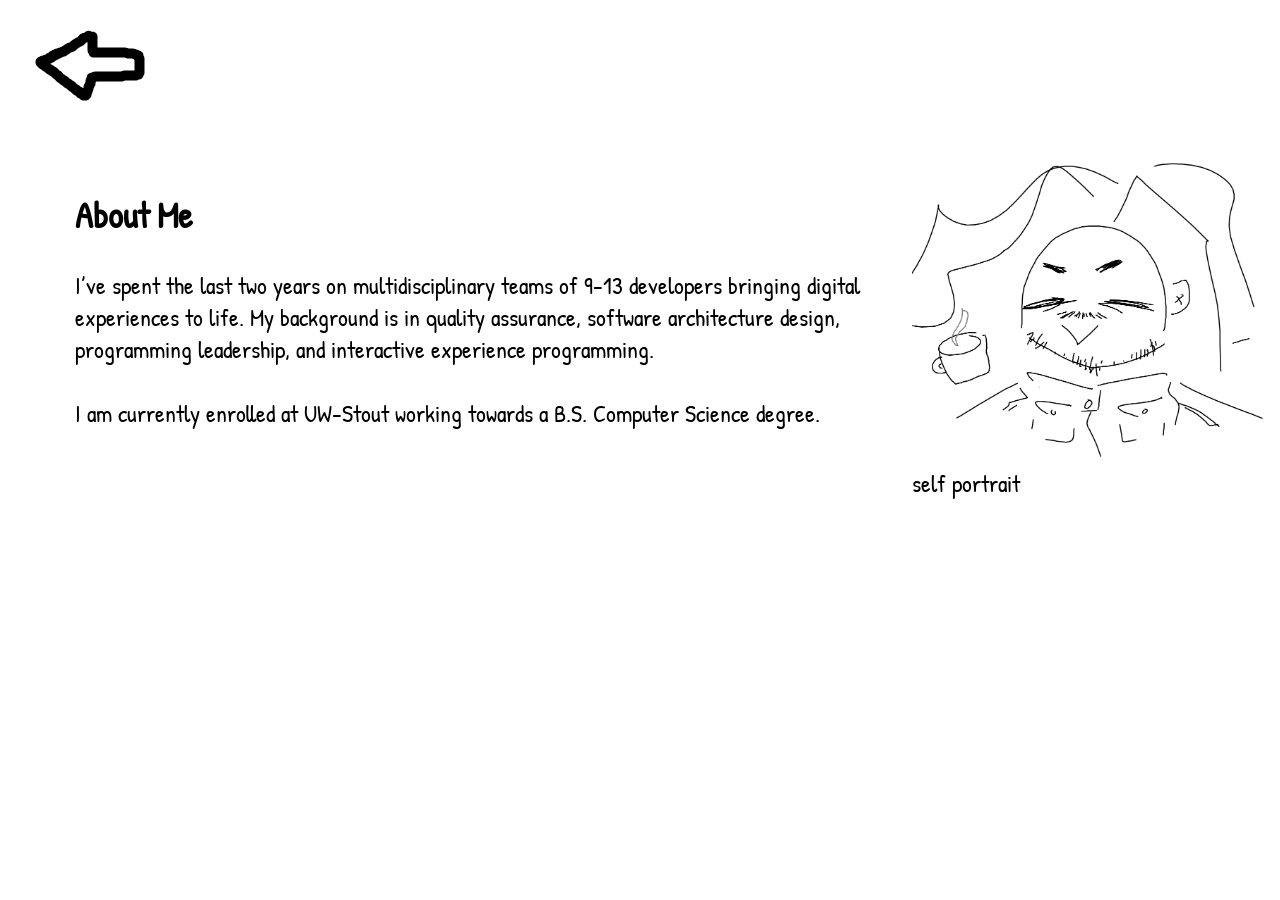
==== about.html @ ebd76aff "Added "about" section" ====
<!doctype html>
<html lang="en">
  <head>
	  <title>Leif Larson | About</title>
    <!-- Patrick Hand font -->
    <link rel="preconnect" href="https://fonts.googleapis.com">
    <link rel="preconnect" href="https://fonts.gstatic.com" crossorigin>
    <link href="https://fonts.googleapis.com/css2?family=Patrick+Hand&family=Vollkorn:ital,wght@0,400..900;1,400..900&display=swap" rel="stylesheet">
    <meta charset="utf-8">
  </head>
  <style>
    body {
      font-family: "Patrick Hand", cursive;
      font-weight: 400;
      font-style: normal;
      font-size: x-large;
    }
    nav ul li { list-style-type: none; }
    #about-container { display: flex; }
    #bio { margin-left: 50pt; }
  </style>
  <body>
    <nav><ul>
      <li><a href="index.html">
        <img                src='back-sleep.png'
          onmouseout ="this.src='back-sleep.png';"
          onmouseover="this.src='back-wake.png';" 
          alt="An arrow. It elongates when hovered over."
          style="
            position: relative;
            left: -25px;
            top: 5px;
          "
          />
      </a></li>
    </ul></nav>
    <br>
    <div id="about-container">
      <div id="bio">
        <h2>About Me</h2>
        <p>
          I’ve spent the last two years on multidisciplinary teams of 9-13 
          developers bringing digital experiences to life. My background is in 
          quality assurance, software architecture design, programming leadership, 
          and interactive experience programming. 
          <br><br>
          I am currently enrolled at UW-Stout working towards a B.S. Computer 
          Science degree.
        </p>
      </div>
      <div class="picture-box">
        <img src="self-portrait.png"
          alt="
            A simple, line art self-portrait of Leif Larson. He has a content 
            smile, short beard, and long locks of hair which flow out of frame. 
            He is wearing a button up coat with a pocket on each breast, and a mug
            of hot tea is included in frame, floating in space.
          "
          title="Self-Portrait"
          height="300px"
        />
        <caption>self portrait</caption>
      </div> <!-- end of picture-box -->
    </div> <!-- end of about-container -->
  </body>
</html>
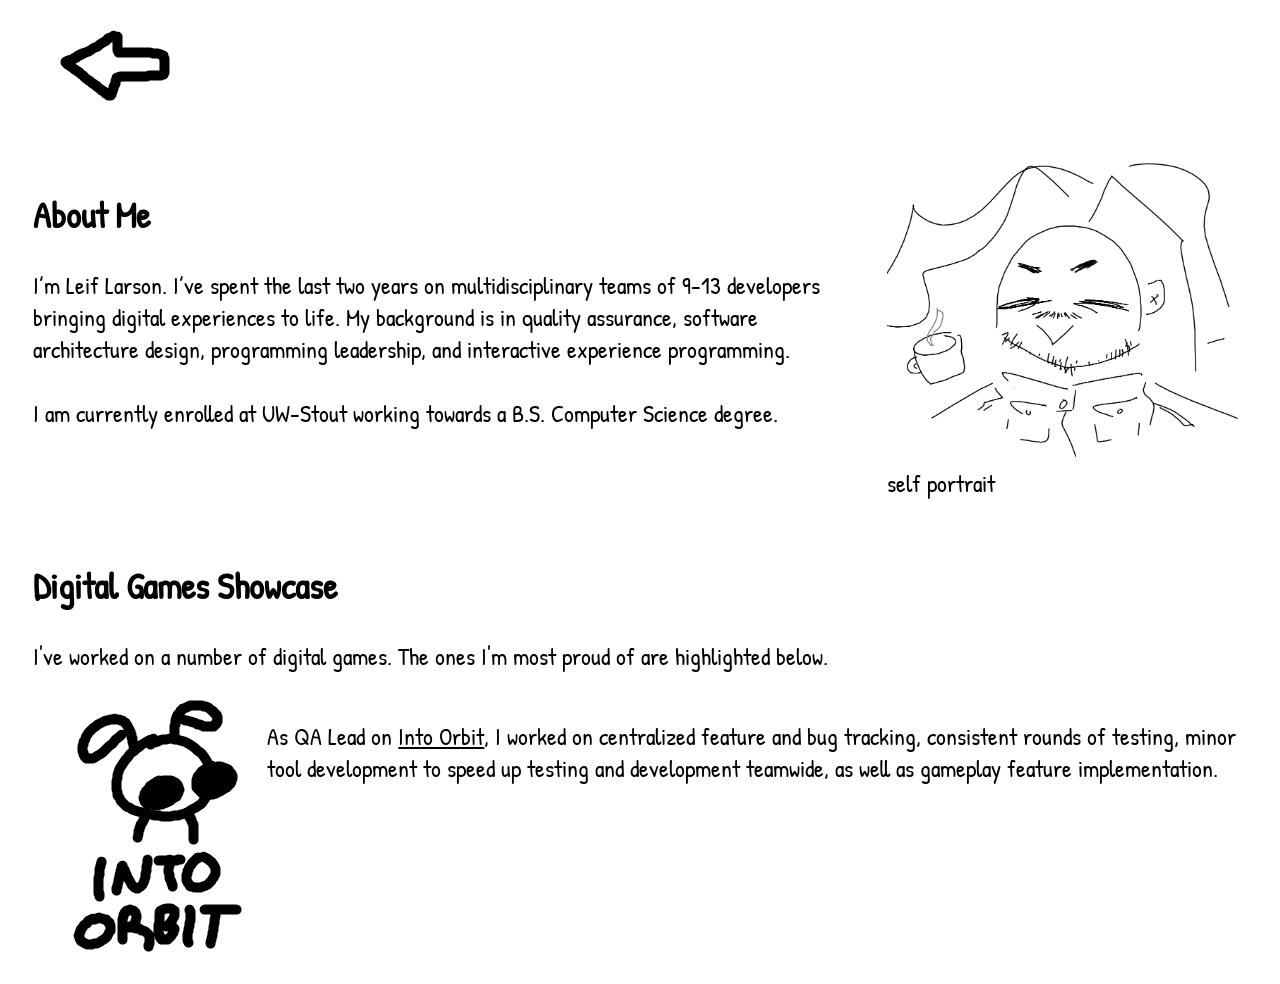
==== commit 09d59235: "Added showcase for Into Orbit on the about page." ====
--- a/about.html
+++ b/about.html
@@ -14,10 +14,14 @@
       font-weight: 400;
       font-style: normal;
       font-size: x-large;
+      margin-left: 25pt;
+      margin-right: 25pt;
     }
-    nav ul li { list-style-type: none; }
+    ul li { list-style-type: none; }
     #about-container { display: flex; }
-    #bio { margin-left: 50pt; }
+    #project-showcase { display: flex; }
+    #bio { margin-right: 25pt; }
+    .project { display: flex; }
   </style>
   <body>
     <nav><ul>
@@ -39,10 +43,10 @@
       <div id="bio">
         <h2>About Me</h2>
         <p>
-          I’ve spent the last two years on multidisciplinary teams of 9-13 
+          I’m Leif Larson. I’ve spent the last two years on multidisciplinary teams of 9-13 
           developers bringing digital experiences to life. My background is in 
-          quality assurance, software architecture design, programming leadership, 
-          and interactive experience programming. 
+          quality assurance, software architecture design, programming 
+          leadership, and interactive experience programming. 
           <br><br>
           I am currently enrolled at UW-Stout working towards a B.S. Computer 
           Science degree.
@@ -52,9 +56,10 @@
         <img src="self-portrait.png"
           alt="
             A simple, line art self-portrait of Leif Larson. He has a content 
-            smile, short beard, and long locks of hair which flow out of frame. 
-            He is wearing a button up coat with a pocket on each breast, and a mug
-            of hot tea is included in frame, floating in space.
+            smile, short beard, and long locks of hair which flow out of 
+            frame. He is wearing a button up coat with a pocket on each 
+            breast, and a mug of hot tea is included in frame, floating in 
+            space.
           "
           title="Self-Portrait"
           height="300px"
@@ -62,5 +67,30 @@
         <caption>self portrait</caption>
       </div> <!-- end of picture-box -->
     </div> <!-- end of about-container -->
+    <br>
+    <h2>Digital Games Showcase</h2>
+    <p>I've worked on a number of digital games. The ones I'm most proud of are highlighted below.</p>
+    <ul id="project-showcase">
+      <li class="project">
+        <a href="https://freyrus1.itch.io/into-orbit">
+          <img                src='into-orbit-sleep.png'
+            onmouseout ="this.src='into-orbit-sleep.png';"
+            onmouseover="this.src='into-orbit-wake.png';" 
+            alt="
+              A stylized drawing of an alien with long, floppy antennae. The 
+              alien's expression brightens and they turn to face the viewer 
+              when hovered over.
+            "
+          />
+        </a>
+        <p>
+          As QA Lead on <u>Into Orbit</u>, I worked on centralized feature and 
+          bug tracking, consistent rounds of testing, minor tool development 
+          to speed up testing and development teamwide, as well as gameplay 
+          feature implementation.
+        </p>
+      </li> <!-- end of project: Into Orbit -->      
+    </ul>
+    </div></div>
   </body>
 </html>
